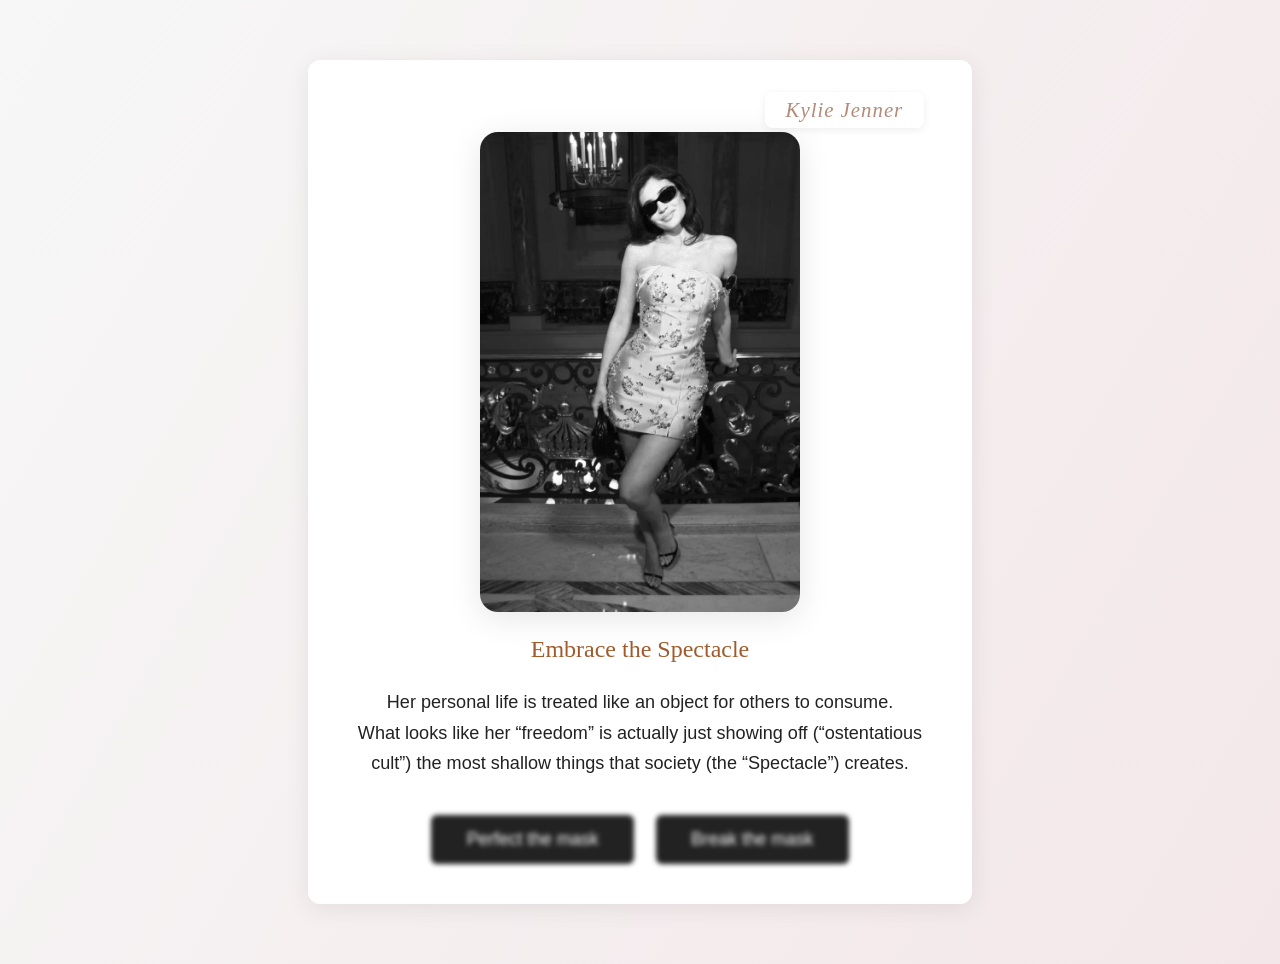
==== sceneA1.html @ 533daab1 "commit" ====
</body>
<script src="main.js"></script>
<!DOCTYPE html>
<html lang="en">
<head>
  <meta charset="UTF-8">
  <meta name="viewport" content="width=device-width, initial-scale=1.0">
  <title>Embrace the Spectacle</title>
  <link rel="stylesheet" href="style.css">
</head>
<body>
  <div class="container">
    <span class="character-label">Kylie Jenner</span>
    <img src="A1.png" alt="Kylie Jenner" class="scene-img" />
    <div class="scene-title">Embrace the Spectacle</div>
    <div class="scene-text">
      <p>Her personal life is treated like an object for others to consume.<br>
      What looks like her “freedom” is actually just showing off (“ostentatious cult”) the most shallow things that society (the “Spectacle”) creates.</p>
    </div>
    <div class="choices">
      <a href="sceneA1a.html" class="choice-btn">Perfect the mask</a>
      <a href="sceneA1b.html" class="choice-btn">Break the mask</a>
    </div>
  </div>
</body>
</html>
---- style.css ----
.choice-btn {
  filter: blur(2.5px);
  transition: filter 0.2s;
}
.choice-btn:hover, .choice-btn:focus {
  filter: blur(0);
}
.character-label {
  position: absolute;
  top: 32px;
  right: 48px;
  font-family: 'Playfair Display', serif;
  font-size: 1.3em;
  color: #b48a78;
  background: rgba(255,255,255,0.85);
  padding: 0.3em 1em;
  border-radius: 8px;
  box-shadow: 0 2px 8px rgba(0,0,0,0.07);
  letter-spacing: 1px;
  z-index: 10;
  font-style: italic;
}

.scene-img {
  display: block;
  margin: 32px auto 24px auto;
  max-width: 320px;
  width: 80%;
  border-radius: 18px;
  box-shadow: 0 6px 32px rgba(0,0,0,0.10);
}

.container {
  position: relative;
  max-width: 700px;
  margin: 60px auto;
  background: #fff;
  border-radius: 16px;
  box-shadow: 0 4px 24px rgba(0,0,0,0.08);
  padding: 60px 56px 56px 56px;
  text-align: center;
}
body {
  background: linear-gradient(120deg, #f7f7f7 0%, #f3e7e9 100%);
  font-family: 'Helvetica Neue', Helvetica, Arial, sans-serif;
  margin: 0;
  padding: 0;
  color: #222;
}
.container {
  max-width: 600px;
  margin: 60px auto;
  background: #fff;
  border-radius: 12px;
  box-shadow: 0 4px 24px rgba(0,0,0,0.08);
  padding: 40px 32px;
  text-align: center;
}
h1 {
  font-size: 2.2em;
  margin-bottom: 0.5em;
  letter-spacing: 1px;
  font-family: 'Playfair Display', serif;
  color: #a05a2c;
}
.intro {
  font-size: 1.1em;
  margin-bottom: 2em;
}
.choices {
  margin-top: 2em;
}
.choice-btn {
  display: inline-block;
  background: #222;
  color: #fff;
  padding: 0.8em 2em;
  border-radius: 6px;
  text-decoration: none;
  font-size: 1.1em;
  margin: 0 0.5em;
  transition: background 0.2s;
}
.choice-btn:hover {
  background: #444;
}
.scene-title {
  font-size: 1.5em;
  margin-bottom: 1em;
  font-family: 'Playfair Display', serif;
  color: #a05a2c;
}
.scene-text {
  margin-bottom: 2em;
  font-size: 1.13em;
  line-height: 1.7;
}

/* Google Fonts import for Playfair Display */
@import url('https://fonts.googleapis.com/css2?family=Playfair+Display:wght@700&display=swap');
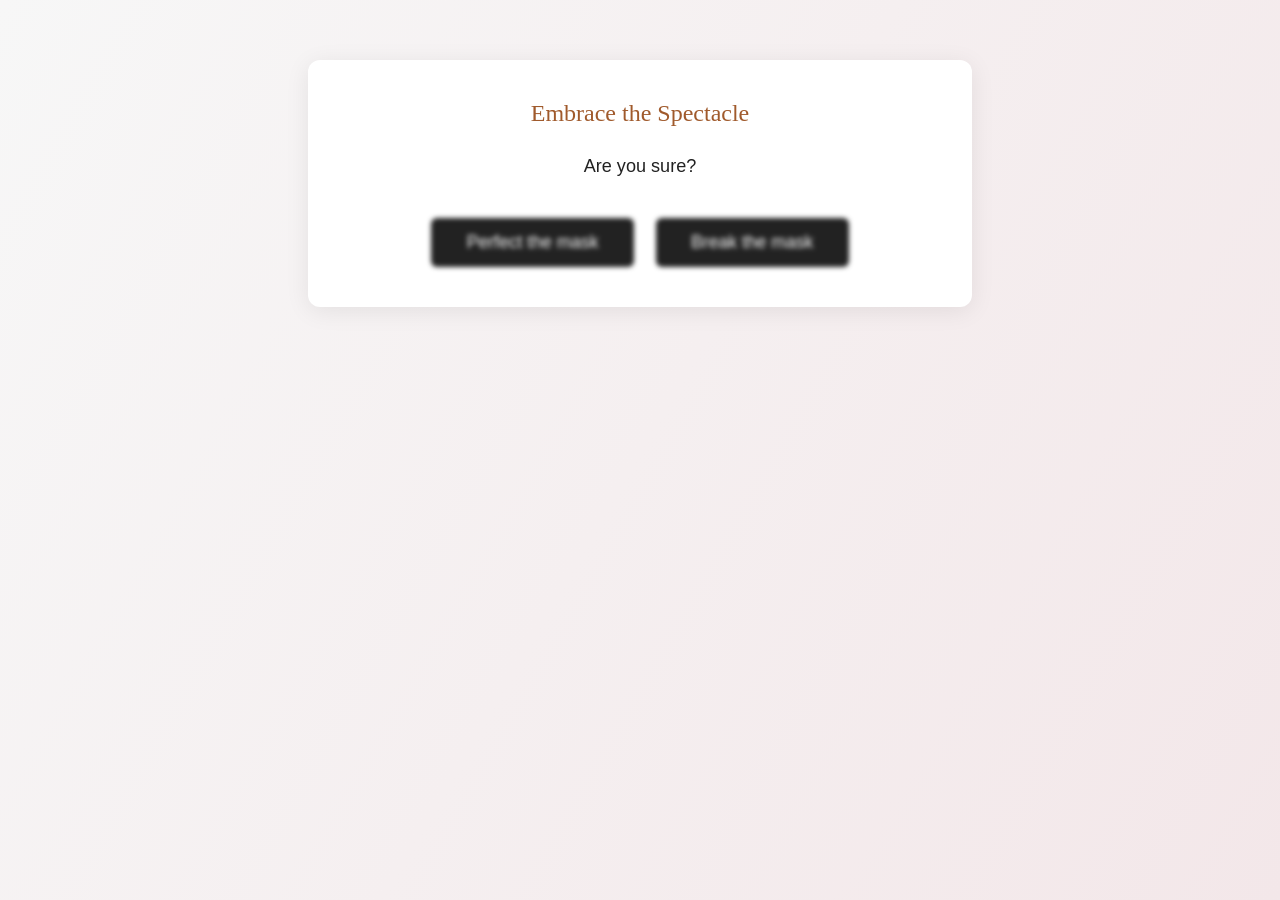
==== commit 760b9938: "changes6" ====
--- a/sceneA1.html
+++ b/sceneA1.html
@@ -10,12 +10,10 @@
 </head>
 <body>
   <div class="container">
-    <span class="character-label">Kylie Jenner</span>
-    <img src="A1.png" alt="Kylie Jenner" class="scene-img" />
+    
     <div class="scene-title">Embrace the Spectacle</div>
     <div class="scene-text">
-      <p>Her personal life is treated like an object for others to consume.<br>
-      What looks like her “freedom” is actually just showing off (“ostentatious cult”) the most shallow things that society (the “Spectacle”) creates.</p>
+      <p>Are you sure?</p>
     </div>
     <div class="choices">
       <a href="sceneA1a.html" class="choice-btn">Perfect the mask</a>
--- a/style.css
+++ b/style.css
@@ -4,6 +4,24 @@
 }
 .choice-btn:hover, .choice-btn:focus {
   filter: blur(0);
+}
+
+@media (max-width: 600px) {
+  .choice-btn {
+    filter: none !important;
+    pointer-events: auto;
+    margin-bottom: 12px !important;
+    margin-top: 0 !important;
+    border-width: 1px !important;
+    border-radius: 8px !important;
+    width: auto !important;
+    min-width: 0 !important;
+    display: inline-block !important;
+    margin-left: 0 !important;
+    margin-right: 0 !important;
+    padding: 0.4em 1.1em !important;
+    font-size: 1em !important;
+  }
 }
 .character-label {
   position: absolute;
